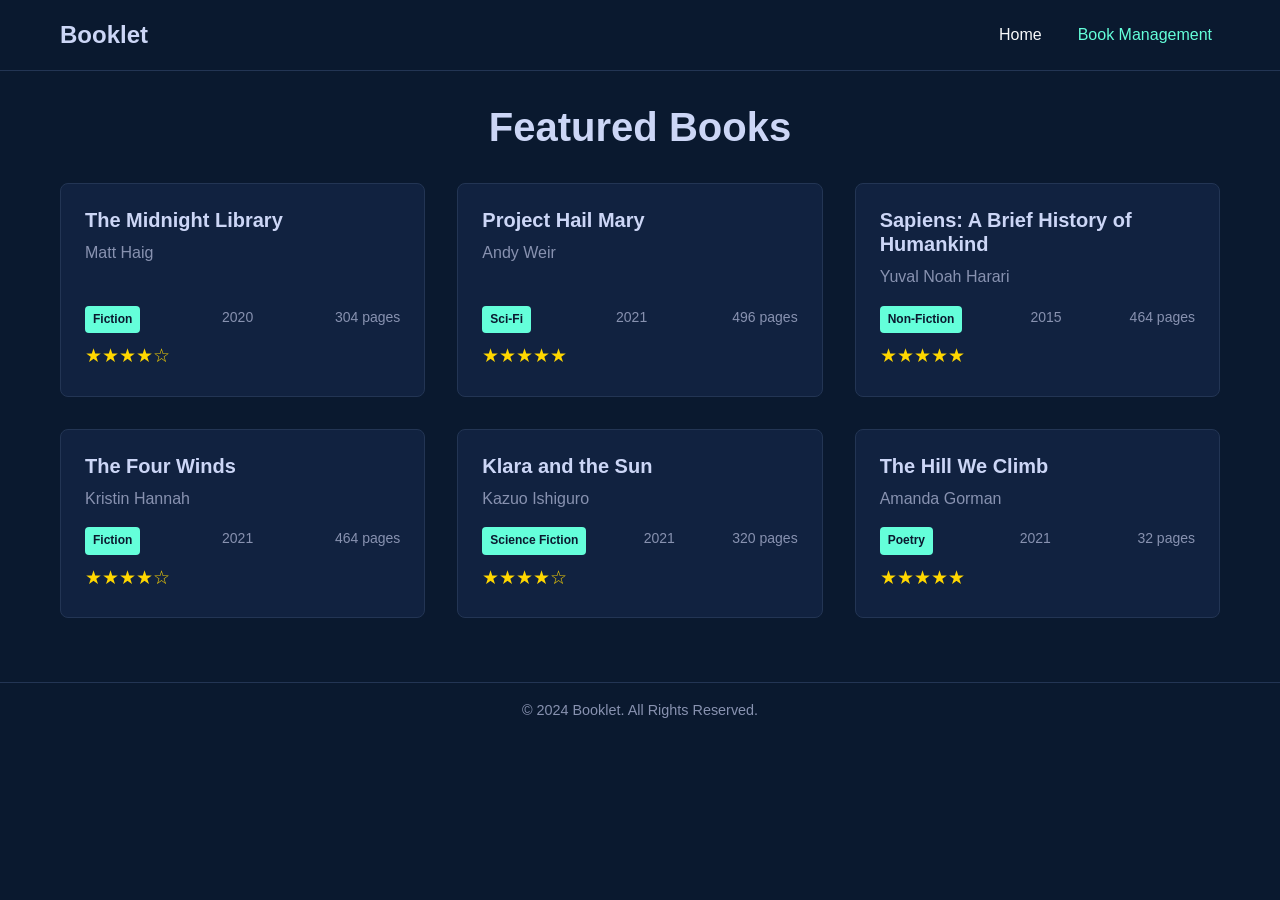
==== index.html @ 0372b7f0 "feat: Create static book management web application This commit introduces a complete, static book m" ====
<!DOCTYPE html>
<html lang="en">
<head>
    <meta charset="UTF-8">
    <meta name="viewport" content="width=device-width, initial-scale=1.0">
    <title>Booklet - Home</title>
    <link rel="stylesheet" href="css/global.css">
    <link rel="stylesheet" href="css/home.css">
</head>
<body>
    <header>
        <div class="container">
            <nav class="nav-bar">
                <a href="index.html" class="logo">Booklet</a>
                <ul class="nav-links">
                    <li><a href="index.html" class="active">Home</a></li>
                    <li><a href="management.html">Book Management</a></li>
                </ul>
                 <button class="mobile-nav-toggle" aria-label="Toggle navigation">
                    <span class="icon-bar"></span>
                    <span class="icon-bar"></span>
                    <span class="icon-bar"></span>
                </button>
            </nav>
        </div>
    </header>

    <main>
        <div class="container">
            <h1 class="home-title">Featured Books</h1>
            <section class="book-grid">
                <article class="book-card">
                    <h3 class="book-title">The Midnight Library</h3>
                    <p class="book-author">Matt Haig</p>
                    <div class="book-meta">
                        <span class="book-category">Fiction</span>
                        <span class="book-year">2020</span>
                        <span class="book-pages">304 pages</span>
                    </div>
                    <div class="book-rating">
                        <span>★★★★☆</span>
                    </div>
                </article>

                <article class="book-card">
                    <h3 class="book-title">Project Hail Mary</h3>
                    <p class="book-author">Andy Weir</p>
                    <div class="book-meta">
                        <span class="book-category">Sci-Fi</span>
                        <span class="book-year">2021</span>
                        <span class="book-pages">496 pages</span>
                    </div>
                    <div class="book-rating">
                        <span>★★★★★</span>
                    </div>
                </article>

                <article class="book-card">
                    <h3 class="book-title">Sapiens: A Brief History of Humankind</h3>
                    <p class="book-author">Yuval Noah Harari</p>
                    <div class="book-meta">
                        <span class="book-category">Non-Fiction</span>
                        <span class="book-year">2015</span>
                        <span class="book-pages">464 pages</span>
                    </div>
                    <div class="book-rating">
                        <span>★★★★★</span>
                    </div>
                </article>

                <article class="book-card">
                    <h3 class="book-title">The Four Winds</h3>
                    <p class="book-author">Kristin Hannah</p>
                    <div class="book-meta">
                        <span class="book-category">Fiction</span>
                        <span class="book-year">2021</span>
                        <span class="book-pages">464 pages</span>
                    </div>
                    <div class="book-rating">
                        <span>★★★★☆</span>
                    </div>
                </article>

                <article class="book-card">
                    <h3 class="book-title">Klara and the Sun</h3>
                    <p class="book-author">Kazuo Ishiguro</p>
                    <div class="book-meta">
                        <span class="book-category">Science Fiction</span>
                        <span class="book-year">2021</span>
                        <span class="book-pages">320 pages</span>
                    </div>
                    <div class="book-rating">
                        <span>★★★★☆</span>
                    </div>
                </article>

                <article class="book-card">
                    <h3 class="book-title">The Hill We Climb</h3>
                    <p class="book-author">Amanda Gorman</p>
                    <div class="book-meta">
                        <span class="book-category">Poetry</span>
                        <span class="book-year">2021</span>
                        <span class="book-pages">32 pages</span>
                    </div>
                    <div class="book-rating">
                        <span>★★★★★</span>
                    </div>
                </article>
            </section>
        </div>
    </main>

    <footer>
        <div class="container">
            <p>&copy; 2024 Booklet. All Rights Reserved.</p>
        </div>
    </footer>

    <script src="js/main.js"></script>
</body>
</html>
---- css/global.css ----
:root {
    --primary-color: #0A192F; /* Deep Blue */
    --secondary-color: #F8F9FA; /* Clean White */
    --accent-color: #64FFDA; /* Subtle Accent */
    --text-color: #8892B0;
    --heading-color: #CCD6F6;
    --card-bg: #112240;
    --border-color: #233554;
    --hover-color: #173A5E;
}

*,
*::before,
*::after {
    box-sizing: border-box;
    margin: 0;
    padding: 0;
}

body {
    font-family: -apple-system, BlinkMacSystemFont, 'Segoe UI', Roboto, 'Helvetica Neue', Arial, sans-serif;
    background-color: var(--primary-color);
    color: var(--text-color);
    line-height: 1.6;
    font-size: 16px;
}

.container {
    max-width: 1200px;
    margin: 0 auto;
    padding: 0 20px;
}

header {
    background-color: var(--primary-color);
    padding: 1rem 0;
    border-bottom: 1px solid var(--border-color);
    position: sticky;
    top: 0;
    z-index: 10;
}

.nav-bar {
    display: flex;
    justify-content: space-between;
    align-items: center;
}

.logo {
    font-size: 1.5rem;
    font-weight: bold;
    color: var(--heading-color);
    text-decoration: none;
}

.nav-links {
    list-style: none;
    display: flex;
}

.nav-links li {
    margin-left: 20px;
}

.nav-links a {
    text-decoration: none;
    color: var(--accent-color);
    padding: 0.5rem;
    transition: color 0.3s ease;
}

.nav-links a:hover,
.nav-links a.active {
    color: var(--secondary-color);
}

main {
    padding: 2rem 0;
}

h1, h2, h3, h4, h5, h6 {
    color: var(--heading-color);
    margin-bottom: 1rem;
    line-height: 1.2;
}

h1 { font-size: 2.5rem; }
h2 { font-size: 2rem; }
h3 { font-size: 1.5rem; }

a {
    color: var(--accent-color);
}

.btn {
    display: inline-block;
    background-color: transparent;
    color: var(--accent-color);
    border: 1px solid var(--accent-color);
    padding: 0.75rem 1.5rem;
    border-radius: 4px;
    text-decoration: none;
    font-size: 1rem;
    cursor: pointer;
    transition: background-color 0.3s ease, color 0.3s ease;
}

.btn:hover {
    background-color: var(--accent-color);
    color: var(--primary-color);
}

.btn-primary {
    background-color: var(--accent-color);
    color: var(--primary-color);
}

.btn-primary:hover {
    background-color: transparent;
    color: var(--accent-color);
}

footer {
    text-align: center;
    padding: 1rem 0;
    margin-top: 2rem;
    border-top: 1px solid var(--border-color);
    font-size: 0.9rem;
}

/* Mobile Nav */
.mobile-nav-toggle {
    display: none;
    background: none;
    border: none;
    cursor: pointer;
}

.mobile-nav-toggle .icon-bar {
    display: block;
    width: 25px;
    height: 3px;
    background-color: var(--accent-color);
    margin: 5px 0;
    transition: all 0.3s;
}

@media (max-width: 768px) {
    .nav-links {
        display: none;
        flex-direction: column;
        width: 100%;
        position: absolute;
        top: 60px;
        left: 0;
        background-color: var(--primary-color);
        border-top: 1px solid var(--border-color);
    }

    .nav-links.active {
        display: flex;
    }

    .nav-links li {
        margin: 0;
        text-align: center;
    }

    .nav-links a {
        display: block;
        padding: 1rem;
    }

    .mobile-nav-toggle {
        display: block;
    }
}
---- css/home.css ----
.home-title {
    text-align: center;
    margin-bottom: 2rem;
}

.book-grid {
    display: grid;
    grid-template-columns: repeat(auto-fill, minmax(280px, 1fr));
    gap: 2rem;
}

.book-card {
    background-color: var(--card-bg);
    border-radius: 8px;
    padding: 1.5rem;
    border: 1px solid var(--border-color);
    transition: transform 0.3s ease, box-shadow 0.3s ease;
    display: flex;
    flex-direction: column;
}

.book-card:hover {
    transform: translateY(-5px);
    box-shadow: 0 10px 20px rgba(0, 0, 0, 0.2);
}

.book-title {
    font-size: 1.25rem;
    color: var(--heading-color);
    margin-bottom: 0.5rem;
}

.book-author {
    font-size: 1rem;
    color: var(--text-color);
    margin-bottom: 1rem;
    flex-grow: 1; /* Pushes meta and rating to the bottom */
}

.book-meta {
    display: flex;
    justify-content: space-between;
    font-size: 0.875rem;
    color: var(--text-color);
    margin-bottom: 0.5rem;
}

.book-category {
    background-color: var(--accent-color);
    color: var(--primary-color);
    padding: 0.25rem 0.5rem;
    border-radius: 4px;
    font-weight: bold;
    font-size: 0.75rem;
}

.book-rating {
    font-size: 1.2rem;
    color: #FFD700; /* Gold for stars */
}
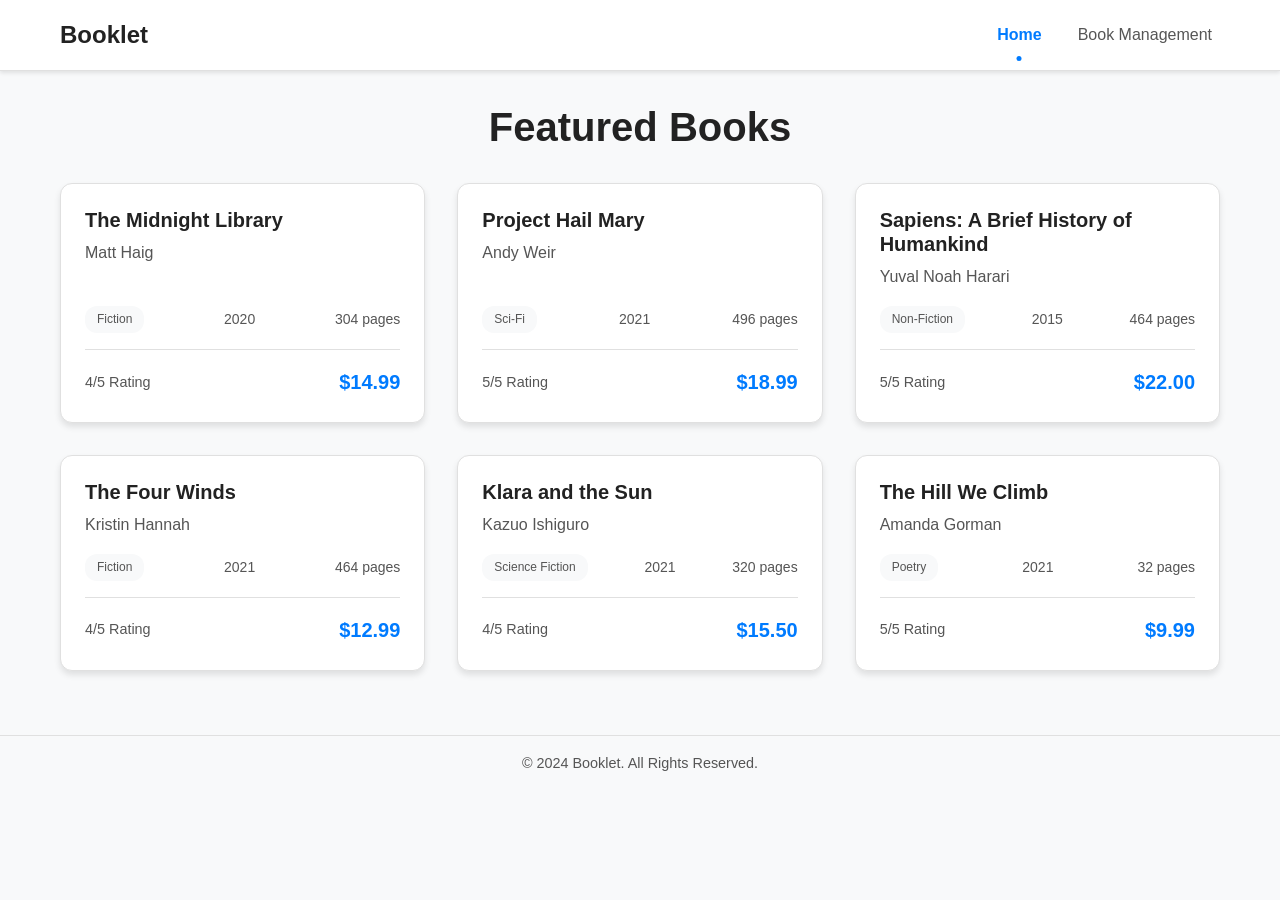
==== commit 9fd09901: "refactor: Overhaul design and add new features This commit addresses user feedback by implementing a" ====
--- a/index.html
+++ b/index.html
@@ -37,8 +37,9 @@
                         <span class="book-year">2020</span>
                         <span class="book-pages">304 pages</span>
                     </div>
-                    <div class="book-rating">
-                        <span>★★★★☆</span>
+                    <div class="book-footer">
+                        <span class="book-rating">4/5 Rating</span>
+                        <span class="book-price">$14.99</span>
                     </div>
                 </article>
 
@@ -50,8 +51,9 @@
                         <span class="book-year">2021</span>
                         <span class="book-pages">496 pages</span>
                     </div>
-                    <div class="book-rating">
-                        <span>★★★★★</span>
+                    <div class="book-footer">
+                        <span class="book-rating">5/5 Rating</span>
+                        <span class="book-price">$18.99</span>
                     </div>
                 </article>
 
@@ -63,8 +65,9 @@
                         <span class="book-year">2015</span>
                         <span class="book-pages">464 pages</span>
                     </div>
-                    <div class="book-rating">
-                        <span>★★★★★</span>
+                    <div class="book-footer">
+                        <span class="book-rating">5/5 Rating</span>
+                        <span class="book-price">$22.00</span>
                     </div>
                 </article>
 
@@ -76,8 +79,9 @@
                         <span class="book-year">2021</span>
                         <span class="book-pages">464 pages</span>
                     </div>
-                    <div class="book-rating">
-                        <span>★★★★☆</span>
+                    <div class="book-footer">
+                        <span class="book-rating">4/5 Rating</span>
+                        <span class="book-price">$12.99</span>
                     </div>
                 </article>
 
@@ -89,8 +93,9 @@
                         <span class="book-year">2021</span>
                         <span class="book-pages">320 pages</span>
                     </div>
-                    <div class="book-rating">
-                        <span>★★★★☆</span>
+                    <div class="book-footer">
+                        <span class="book-rating">4/5 Rating</span>
+                        <span class="book-price">$15.50</span>
                     </div>
                 </article>
 
@@ -102,8 +107,9 @@
                         <span class="book-year">2021</span>
                         <span class="book-pages">32 pages</span>
                     </div>
-                    <div class="book-rating">
-                        <span>★★★★★</span>
+                    <div class="book-footer">
+                        <span class="book-rating">5/5 Rating</span>
+                        <span class="book-price">$9.99</span>
                     </div>
                 </article>
             </section>
--- a/css/global.css
+++ b/css/global.css
@@ -1,12 +1,13 @@
 :root {
-    --primary-color: #0A192F; /* Deep Blue */
-    --secondary-color: #F8F9FA; /* Clean White */
-    --accent-color: #64FFDA; /* Subtle Accent */
-    --text-color: #8892B0;
-    --heading-color: #CCD6F6;
-    --card-bg: #112240;
-    --border-color: #233554;
-    --hover-color: #173A5E;
+    --primary-color: #FFFFFF;
+    --secondary-color: #F8F9FA;
+    --accent-color: #007BFF;
+    --hover-color: #0056b3;
+    --text-color: #555;
+    --heading-color: #222;
+    --card-bg: #FFFFFF;
+    --border-color: #E0E0E0;
+    --shadow-color: rgba(0, 0, 0, 0.1);
 }
 
 *,
@@ -19,7 +20,7 @@
 
 body {
     font-family: -apple-system, BlinkMacSystemFont, 'Segoe UI', Roboto, 'Helvetica Neue', Arial, sans-serif;
-    background-color: var(--primary-color);
+    background-color: var(--secondary-color);
     color: var(--text-color);
     line-height: 1.6;
     font-size: 16px;
@@ -38,6 +39,7 @@
     position: sticky;
     top: 0;
     z-index: 10;
+    box-shadow: 0 2px 4px var(--shadow-color);
 }
 
 .nav-bar {
@@ -56,6 +58,7 @@
 .nav-links {
     list-style: none;
     display: flex;
+    align-items: center;
 }
 
 .nav-links li {
@@ -64,14 +67,31 @@
 
 .nav-links a {
     text-decoration: none;
-    color: var(--accent-color);
+    color: var(--text-color);
     padding: 0.5rem;
+    position: relative;
     transition: color 0.3s ease;
 }
 
-.nav-links a:hover,
+.nav-links a:hover {
+    color: var(--accent-color);
+}
+
 .nav-links a.active {
-    color: var(--secondary-color);
+    color: var(--accent-color);
+    font-weight: bold;
+}
+
+.nav-links a.active::after {
+    content: '';
+    position: absolute;
+    bottom: -10px;
+    left: 50%;
+    transform: translateX(-50%);
+    width: 5px;
+    height: 5px;
+    background-color: var(--accent-color);
+    border-radius: 50%;
 }
 
 main {
@@ -90,35 +110,45 @@
 
 a {
     color: var(--accent-color);
+    text-decoration: none;
+}
+a:hover {
+    text-decoration: underline;
 }
 
 .btn {
     display: inline-block;
-    background-color: transparent;
-    color: var(--accent-color);
+    background-color: var(--accent-color);
+    color: #fff;
     border: 1px solid var(--accent-color);
     padding: 0.75rem 1.5rem;
-    border-radius: 4px;
+    border-radius: 8px;
     text-decoration: none;
     font-size: 1rem;
     cursor: pointer;
-    transition: background-color 0.3s ease, color 0.3s ease;
+    transition: all 0.2s ease-in-out;
+    box-shadow: 0 2px 4px var(--shadow-color);
 }
 
 .btn:hover {
+    background-color: var(--hover-color);
+    border-color: var(--hover-color);
+    transform: translateY(-2px);
+    box-shadow: 0 4px 8px var(--shadow-color);
+    text-decoration: none;
+}
+
+.btn-secondary {
+    background-color: transparent;
+    color: var(--accent-color);
+    border: 1px solid var(--accent-color);
+}
+
+.btn-secondary:hover {
     background-color: var(--accent-color);
-    color: var(--primary-color);
-}
-
-.btn-primary {
-    background-color: var(--accent-color);
-    color: var(--primary-color);
-}
-
-.btn-primary:hover {
-    background-color: transparent;
-    color: var(--accent-color);
-}
+    color: #fff;
+}
+
 
 footer {
     text-align: center;
@@ -140,7 +170,7 @@
     display: block;
     width: 25px;
     height: 3px;
-    background-color: var(--accent-color);
+    background-color: var(--heading-color);
     margin: 5px 0;
     transition: all 0.3s;
 }
@@ -151,7 +181,7 @@
         flex-direction: column;
         width: 100%;
         position: absolute;
-        top: 60px;
+        top: 70px; /* Adjust based on header height */
         left: 0;
         background-color: var(--primary-color);
         border-top: 1px solid var(--border-color);
@@ -161,6 +191,10 @@
         display: flex;
     }
 
+    .nav-links a.active::after {
+        display: none; /* Hide dot on mobile */
+    }
+
     .nav-links li {
         margin: 0;
         text-align: center;
--- a/css/home.css
+++ b/css/home.css
@@ -11,17 +11,18 @@
 
 .book-card {
     background-color: var(--card-bg);
-    border-radius: 8px;
+    border-radius: 12px;
     padding: 1.5rem;
     border: 1px solid var(--border-color);
     transition: transform 0.3s ease, box-shadow 0.3s ease;
     display: flex;
     flex-direction: column;
+    box-shadow: 0 4px 6px var(--shadow-color);
 }
 
 .book-card:hover {
     transform: translateY(-5px);
-    box-shadow: 0 10px 20px rgba(0, 0, 0, 0.2);
+    box-shadow: 0 12px 20px var(--shadow-color);
 }
 
 .book-title {
@@ -40,21 +41,38 @@
 .book-meta {
     display: flex;
     justify-content: space-between;
+    align-items: center;
     font-size: 0.875rem;
     color: var(--text-color);
-    margin-bottom: 0.5rem;
+    margin-bottom: 1rem;
 }
 
 .book-category {
-    background-color: var(--accent-color);
-    color: var(--primary-color);
-    padding: 0.25rem 0.5rem;
-    border-radius: 4px;
-    font-weight: bold;
+    background-color: var(--secondary-color);
+    color: var(--text-color);
+    padding: 0.25rem 0.75rem;
+    border-radius: 12px;
+    font-weight: 500;
     font-size: 0.75rem;
 }
 
+.book-footer {
+    display: flex;
+    justify-content: space-between;
+    align-items: center;
+    border-top: 1px solid var(--border-color);
+    padding-top: 1rem;
+    margin-top: auto;
+}
+
 .book-rating {
-    font-size: 1.2rem;
-    color: #FFD700; /* Gold for stars */
+    font-size: 0.9rem;
+    color: var(--text-color);
+    font-weight: 500;
 }
+
+.book-price {
+    font-size: 1.25rem;
+    font-weight: bold;
+    color: var(--accent-color);
+}
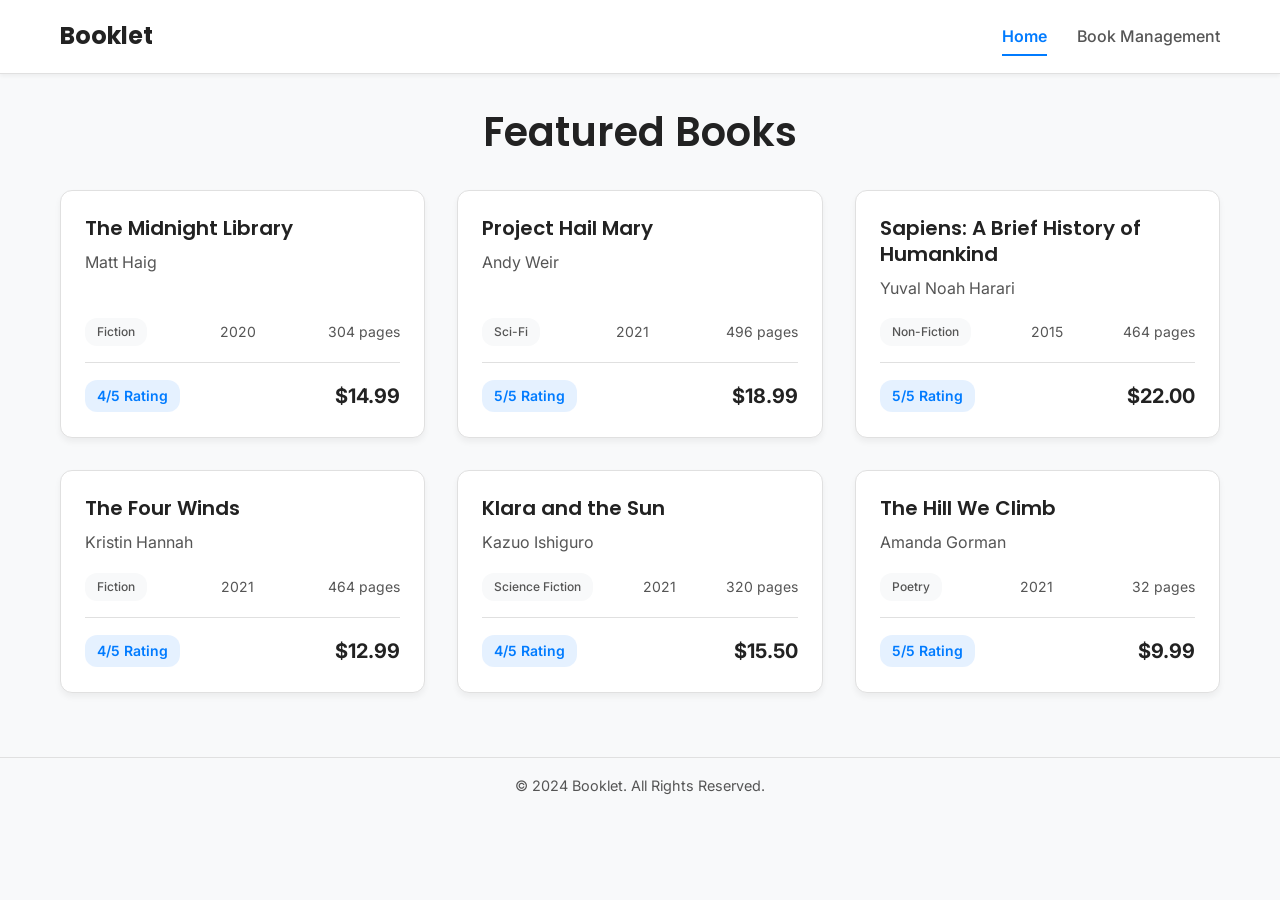
==== commit 3b526481: "feat: Implement final design polish and UX improvements This commit applies the final round of user " ====
--- a/index.html
+++ b/index.html
@@ -4,6 +4,11 @@
     <meta charset="UTF-8">
     <meta name="viewport" content="width=device-width, initial-scale=1.0">
     <title>Booklet - Home</title>
+
+    <link rel="preconnect" href="https://fonts.googleapis.com">
+    <link rel="preconnect" href="https://fonts.gstatic.com" crossorigin>
+    <link href="https://fonts.googleapis.com/css2?family=Inter:wght@400;500;700&family=Poppins:wght@500;600;700&display=swap" rel="stylesheet">
+
     <link rel="stylesheet" href="css/global.css">
     <link rel="stylesheet" href="css/home.css">
 </head>
@@ -30,7 +35,9 @@
             <h1 class="home-title">Featured Books</h1>
             <section class="book-grid">
                 <article class="book-card">
-                    <h3 class="book-title">The Midnight Library</h3>
+                    <a href="details.html" class="book-link-wrapper">
+                        <h3 class="book-title">The Midnight Library</h3>
+                    </a>
                     <p class="book-author">Matt Haig</p>
                     <div class="book-meta">
                         <span class="book-category">Fiction</span>
@@ -44,7 +51,9 @@
                 </article>
 
                 <article class="book-card">
-                    <h3 class="book-title">Project Hail Mary</h3>
+                    <a href="details.html" class="book-link-wrapper">
+                        <h3 class="book-title">Project Hail Mary</h3>
+                    </a>
                     <p class="book-author">Andy Weir</p>
                     <div class="book-meta">
                         <span class="book-category">Sci-Fi</span>
@@ -58,7 +67,9 @@
                 </article>
 
                 <article class="book-card">
-                    <h3 class="book-title">Sapiens: A Brief History of Humankind</h3>
+                    <a href="details.html" class="book-link-wrapper">
+                        <h3 class="book-title">Sapiens: A Brief History of Humankind</h3>
+                    </a>
                     <p class="book-author">Yuval Noah Harari</p>
                     <div class="book-meta">
                         <span class="book-category">Non-Fiction</span>
@@ -72,7 +83,9 @@
                 </article>
 
                 <article class="book-card">
-                    <h3 class="book-title">The Four Winds</h3>
+                    <a href="details.html" class="book-link-wrapper">
+                        <h3 class="book-title">The Four Winds</h3>
+                    </a>
                     <p class="book-author">Kristin Hannah</p>
                     <div class="book-meta">
                         <span class="book-category">Fiction</span>
@@ -86,7 +99,9 @@
                 </article>
 
                 <article class="book-card">
-                    <h3 class="book-title">Klara and the Sun</h3>
+                    <a href="details.html" class="book-link-wrapper">
+                        <h3 class="book-title">Klara and the Sun</h3>
+                    </a>
                     <p class="book-author">Kazuo Ishiguro</p>
                     <div class="book-meta">
                         <span class="book-category">Science Fiction</span>
@@ -100,7 +115,9 @@
                 </article>
 
                 <article class="book-card">
-                    <h3 class="book-title">The Hill We Climb</h3>
+                    <a href="details.html" class="book-link-wrapper">
+                        <h3 class="book-title">The Hill We Climb</h3>
+                    </a>
                     <p class="book-author">Amanda Gorman</p>
                     <div class="book-meta">
                         <span class="book-category">Poetry</span>
--- a/css/global.css
+++ b/css/global.css
@@ -7,7 +7,10 @@
     --heading-color: #222;
     --card-bg: #FFFFFF;
     --border-color: #E0E0E0;
-    --shadow-color: rgba(0, 0, 0, 0.1);
+    --shadow-color: rgba(0, 0, 0, 0.05);
+
+    --font-primary: 'Poppins', sans-serif;
+    --font-secondary: 'Inter', sans-serif;
 }
 
 *,
@@ -19,10 +22,10 @@
 }
 
 body {
-    font-family: -apple-system, BlinkMacSystemFont, 'Segoe UI', Roboto, 'Helvetica Neue', Arial, sans-serif;
+    font-family: var(--font-secondary);
     background-color: var(--secondary-color);
     color: var(--text-color);
-    line-height: 1.6;
+    line-height: 1.7;
     font-size: 16px;
 }
 
@@ -49,8 +52,9 @@
 }
 
 .logo {
+    font-family: var(--font-primary);
     font-size: 1.5rem;
-    font-weight: bold;
+    font-weight: 700;
     color: var(--heading-color);
     text-decoration: none;
 }
@@ -62,46 +66,61 @@
 }
 
 .nav-links li {
-    margin-left: 20px;
+    margin-left: 30px;
 }
 
 .nav-links a {
     text-decoration: none;
     color: var(--text-color);
-    padding: 0.5rem;
+    padding: 10px 0;
     position: relative;
     transition: color 0.3s ease;
+    font-weight: 500;
+}
+
+.nav-links a::before {
+    content: '';
+    position: absolute;
+    width: 100%;
+    height: 2px;
+    bottom: 0;
+    left: 0;
+    background-color: var(--accent-color);
+    transform: scaleX(0);
+    transform-origin: bottom right;
+    transition: transform 0.3s ease-out;
 }
 
 .nav-links a:hover {
-    color: var(--accent-color);
+    color: var(--heading-color);
+}
+
+.nav-links a:hover::before {
+    transform: scaleX(1);
+    transform-origin: bottom left;
 }
 
 .nav-links a.active {
     color: var(--accent-color);
-    font-weight: bold;
-}
-
-.nav-links a.active::after {
-    content: '';
-    position: absolute;
-    bottom: -10px;
-    left: 50%;
-    transform: translateX(-50%);
-    width: 5px;
-    height: 5px;
-    background-color: var(--accent-color);
-    border-radius: 50%;
-}
+    font-weight: 600;
+}
+
+.nav-links a.active::before {
+    transform: scaleX(1);
+    transform-origin: bottom left;
+}
+
 
 main {
     padding: 2rem 0;
 }
 
 h1, h2, h3, h4, h5, h6 {
+    font-family: var(--font-primary);
     color: var(--heading-color);
     margin-bottom: 1rem;
-    line-height: 1.2;
+    line-height: 1.3;
+    font-weight: 600;
 }
 
 h1 { font-size: 2.5rem; }
@@ -117,6 +136,8 @@
 }
 
 .btn {
+    font-family: var(--font-primary);
+    font-weight: 500;
     display: inline-block;
     background-color: var(--accent-color);
     color: #fff;
@@ -134,7 +155,7 @@
     background-color: var(--hover-color);
     border-color: var(--hover-color);
     transform: translateY(-2px);
-    box-shadow: 0 4px 8px var(--shadow-color);
+    box-shadow: 0 4px 8px rgba(0, 0, 0, 0.1);
     text-decoration: none;
 }
 
@@ -191,8 +212,8 @@
         display: flex;
     }
 
-    .nav-links a.active::after {
-        display: none; /* Hide dot on mobile */
+    .nav-links a.active::before {
+        display: none; /* Hide fancy underline on mobile nav */
     }
 
     .nav-links li {
--- a/css/home.css
+++ b/css/home.css
@@ -22,13 +22,23 @@
 
 .book-card:hover {
     transform: translateY(-5px);
-    box-shadow: 0 12px 20px var(--shadow-color);
+    box-shadow: 0 12px 20px rgba(0,0,0,0.08);
+}
+
+a.book-link-wrapper {
+    text-decoration: none;
+    color: inherit;
+}
+
+a.book-link-wrapper:hover .book-title {
+    color: var(--accent-color);
 }
 
 .book-title {
     font-size: 1.25rem;
     color: var(--heading-color);
     margin-bottom: 0.5rem;
+    transition: color 0.2s ease;
 }
 
 .book-author {
@@ -66,13 +76,16 @@
 }
 
 .book-rating {
-    font-size: 0.9rem;
-    color: var(--text-color);
-    font-weight: 500;
+    font-size: 0.875rem;
+    color: var(--accent-color);
+    font-weight: 600;
+    background-color: rgba(0, 123, 255, 0.1);
+    padding: 0.25rem 0.75rem;
+    border-radius: 12px;
 }
 
 .book-price {
     font-size: 1.25rem;
     font-weight: bold;
-    color: var(--accent-color);
+    color: var(--heading-color);
 }
